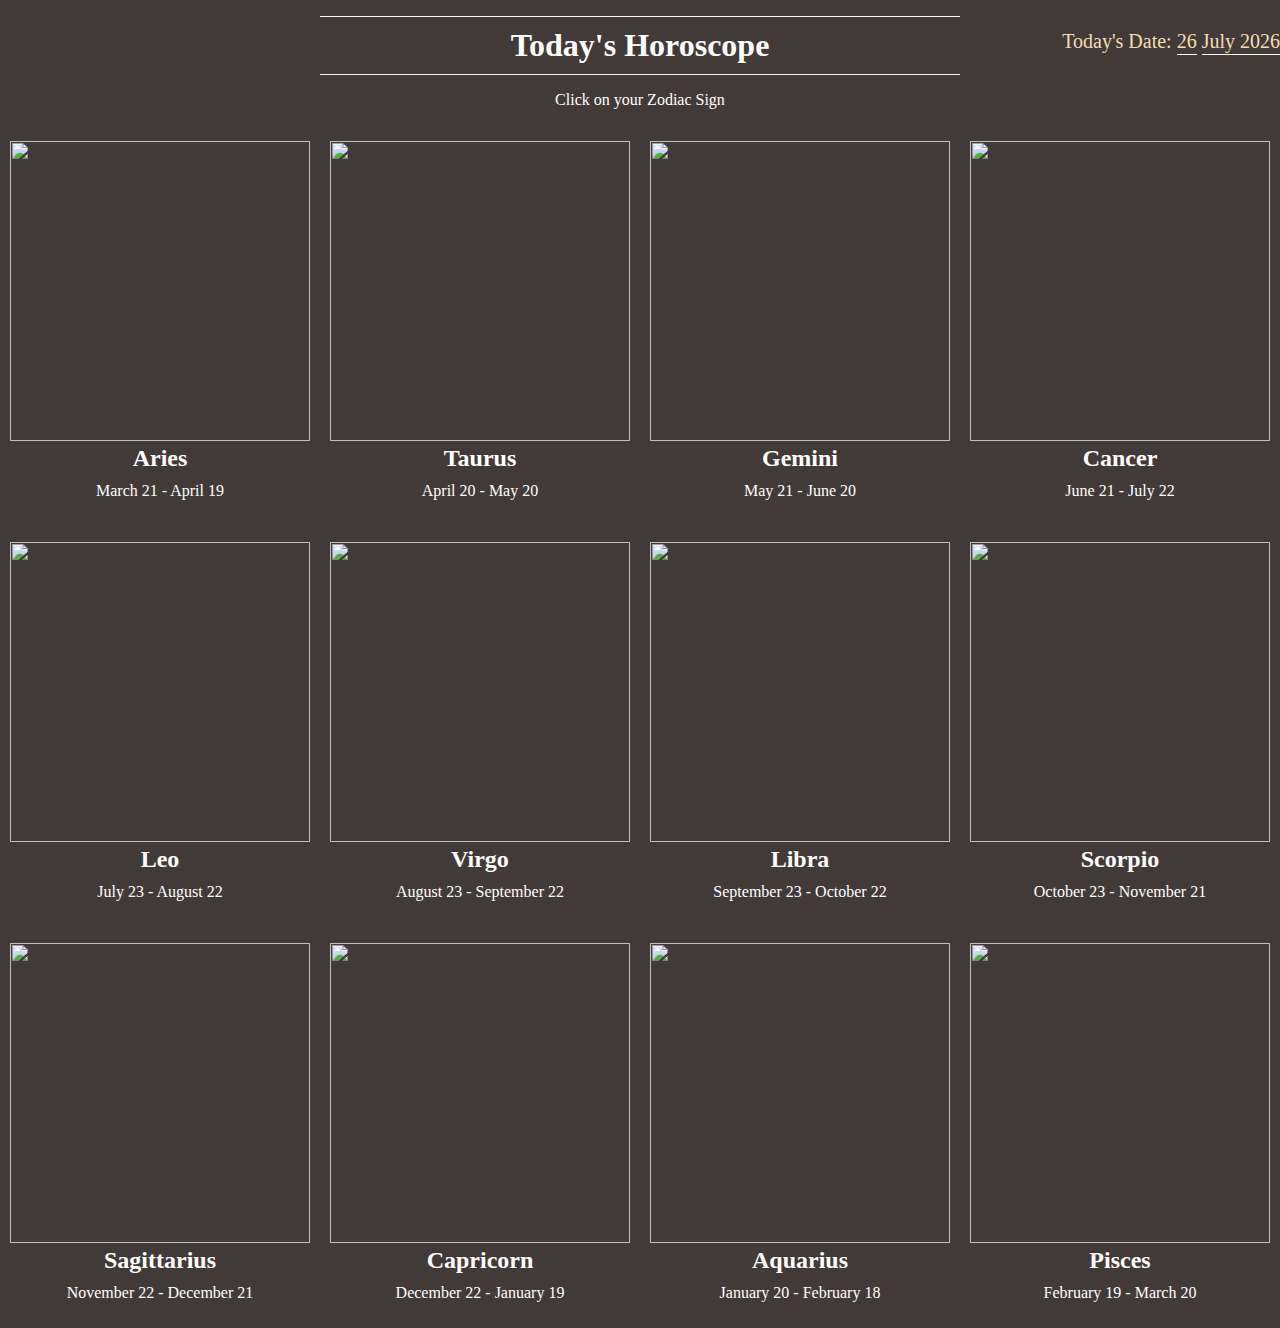
==== index.html @ ce767b71 "Add files via upload" ====
<!DOCTYPE html>
<html lang="en">
<head>
    <meta charset="UTF-8">
    <meta name="viewport" content="width=device-width, initial-scale=1.0">
    <title>Know your Horoscope</title>
    <link rel="stylesheet" href="style.css">
</head>
<body>
<div class="container">
    <div class="first">
        <div class="heading">
            <h1>Today's Horoscope</h1>
        </div>
        <div class="date">
            <p>Today's Date:
                <span id="date-day"></span>
                <span id="date-month-year"></span>
            </p>
        </div>
    </div>
    <div class="para">
        <p>Click on your Zodiac Sign</p>
    </div>
    <div class="hero-section">
        <div class="zodiac">
            <div id="aries" class="zodiac-sign">
                <img src="zodiac-images/aries.png" alt="">
                <h2>Aries</h2>
                <p>March 21 - April 19</p>
            </div>
            <div id="taurus" class="zodiac-sign">
                <img src="zodiac-images/taurus.png" alt="">
                <h2>Taurus</h2>
                <p>April 20 - May 20</p>
            </div>
            <div id="gemini" class="zodiac-sign">
                <img src="zodiac-images/gemini.png" alt="">
                <h2>Gemini</h2>
                <p>May 21 - June 20</p>
            </div>
            <div id="cancer" class="zodiac-sign">
                <img src="zodiac-images/cancer.png" alt="">
                <h2>Cancer</h2>
                <p>June 21 - July 22</p>
            </div>
        </div>
        <div class="zodiac-two">
            <div id="leo" class="zodiac-sign">
                <img src="zodiac-images/leo.png" alt="">
                <h2>Leo</h2>
                <p>July 23 - August 22</p>
            </div>
            <div id="virgo" class="zodiac-sign">
                <img src="zodiac-images/virgo.png" alt="">
                <h2>Virgo</h2>
                <p>August 23 - September 22</p>
            </div>
            <div id="libra" class="zodiac-sign">
                <img src="zodiac-images/libra.png" alt="">
                <h2>Libra</h2>
                <p>September 23 - October 22</p>
            </div>
            <div id="scorpio" class="zodiac-sign">
                <img src="zodiac-images/scorpio.png" alt="">
                <h2>Scorpio</h2>
                <p>October 23 - November 21</p>
            </div>
        </div>
        <div class="zodiac-three">
            <div id="sagittarius" class="zodiac-sign">
                <img src="zodiac-images/sagittarius.png" alt="">
                <h2>Sagittarius</h2>
                <p>November 22 - December 21</p>
            </div>
            <div id="capricorn" class="zodiac-sign">
                <img src="zodiac-images/capricron.png" alt="">
                <h2>Capricorn</h2>
                <p>December 22 - January 19</p>
            </div>
            <div id="aquarius" class="zodiac-sign">
                <img src="zodiac-images/aquarius.png" alt="">
                <h2>Aquarius</h2>
                <p>January 20 - February 18</p>
            </div>
            <div id="pisces" class="zodiac-sign">
                <img src="zodiac-images/pisces.png" alt="">
                <h2>Pisces</h2>
                <p>February 19 - March 20</p>
            </div>
        </div>
    </div>
    <div id="horoscope-text" class="para"></div>
</div>

<script src="script.js"></script>
</body>
</html>
---- style.css ----
* {
    padding: 0;
    margin: 0;
    box-sizing: border-box;
}

body {
    background-color: #423A38;
    min-height: 100vh;
}

.container {
    height: 100%;
    width: 100%;
    background-color: #423A38;
}

.first {
    display: flex;
    justify-content: center;
}

.date {
    position: absolute;
    right: 0;
    top: 30px;
    color: wheat;
}

.date p {
    font-size: 20px;
}

.date span {
    border-bottom: 1px solid white;
    padding-bottom: 2px;
}

.heading {
    text-align: center;
    border-top: 1px solid whitesmoke;
    border-bottom: 1px solid whitesmoke;
    margin-top: 1rem;
    width: 50%;
    color: white;
    padding: 10px;
}

.para {
    color: white;
    text-align: center;
    margin-top: 1rem;
}

.zodiac,
.zodiac-two,
.zodiac-three {
    display: flex;
    justify-content: center;
    text-align: center;
    margin-top: 2rem;
}

.zodiac .zodiac-sign img,
.zodiac-two .zodiac-sign img,
.zodiac-three .zodiac-sign img {
    height: 300px;
    width: 300px;
    object-fit: contain;
    cursor: pointer;
}

.zodiac-sign h2 {
    color: white;
    text-align: center;
  
}
.zodiac-sign p{
    padding: 10px;
    color: white;
}

.zodiac-sign {
    margin: 0 10px;
}
.detail-page {
    text-align: center;
}

.detail-page img {
    height: 500px;
    width: 500px;
    object-fit: contain;
}

#horoscope-text {
    color: white;
}
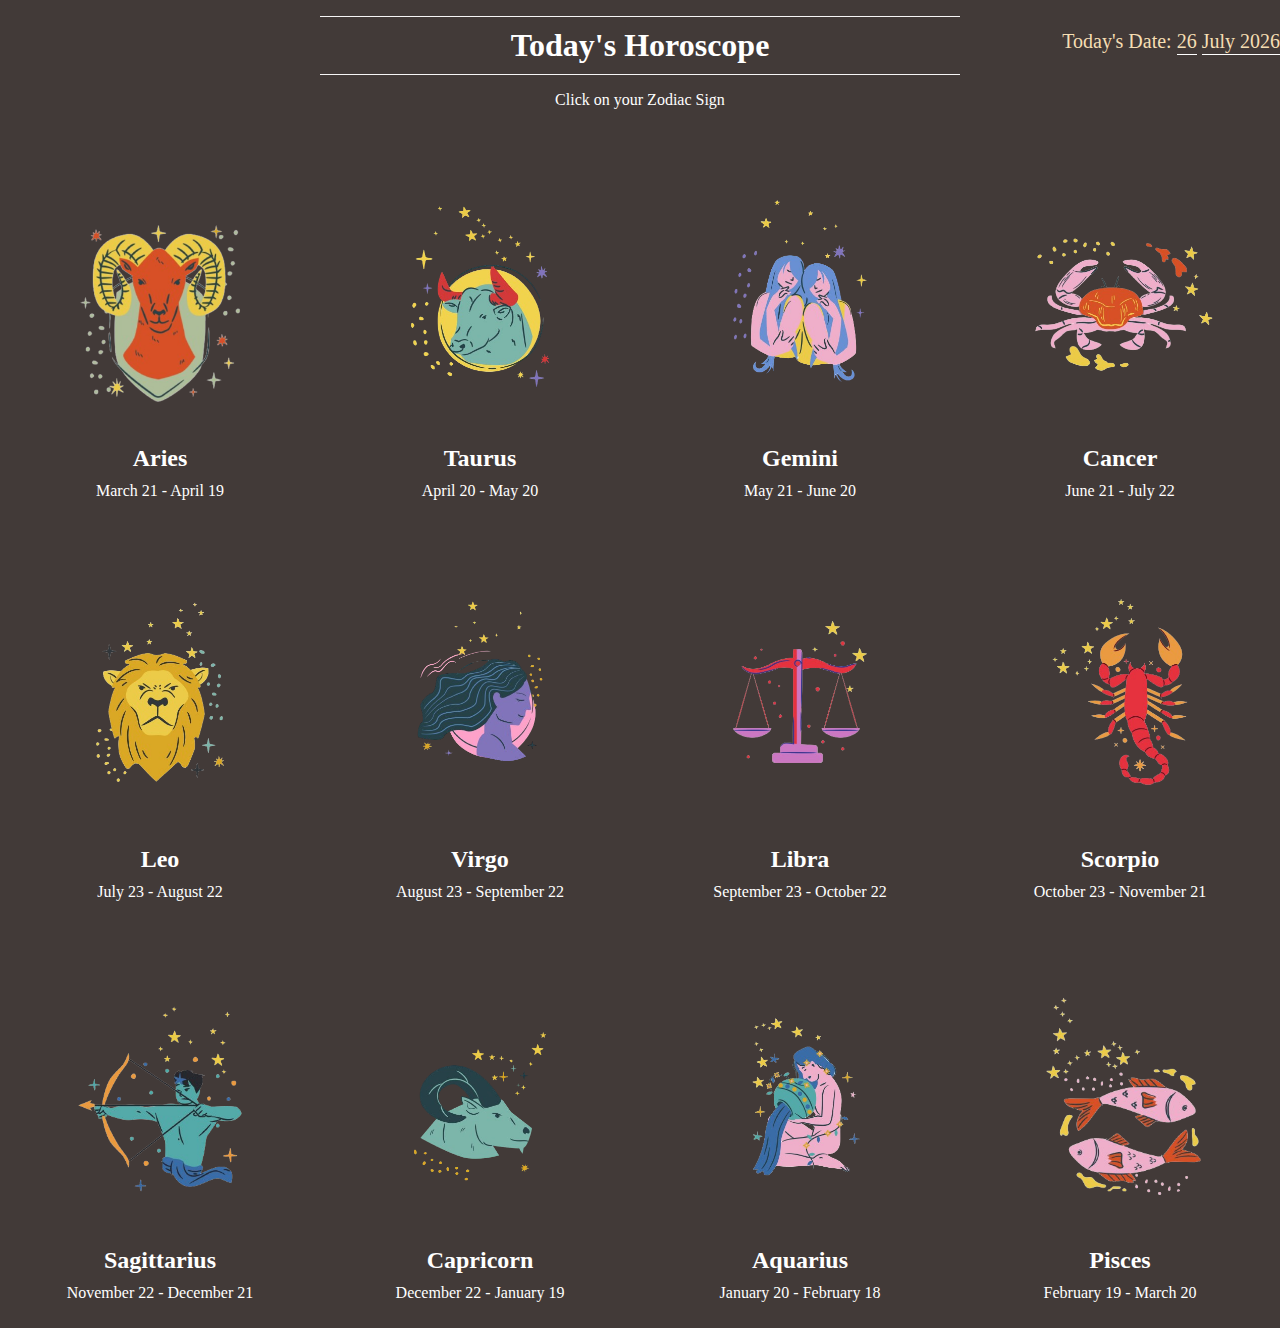
==== commit 1fe607e8: "Update index.html" ====
--- a/index.html
+++ b/index.html
@@ -25,66 +25,66 @@
     <div class="hero-section">
         <div class="zodiac">
             <div id="aries" class="zodiac-sign">
-                <img src="zodiac-images/aries.png" alt="">
+                <img src="aries.png" alt="">
                 <h2>Aries</h2>
                 <p>March 21 - April 19</p>
             </div>
             <div id="taurus" class="zodiac-sign">
-                <img src="zodiac-images/taurus.png" alt="">
+                <img src="taurus.png" alt="">
                 <h2>Taurus</h2>
                 <p>April 20 - May 20</p>
             </div>
             <div id="gemini" class="zodiac-sign">
-                <img src="zodiac-images/gemini.png" alt="">
+                <img src="gemini.png" alt="">
                 <h2>Gemini</h2>
                 <p>May 21 - June 20</p>
             </div>
             <div id="cancer" class="zodiac-sign">
-                <img src="zodiac-images/cancer.png" alt="">
+                <img src="cancer.png" alt="">
                 <h2>Cancer</h2>
                 <p>June 21 - July 22</p>
             </div>
         </div>
         <div class="zodiac-two">
             <div id="leo" class="zodiac-sign">
-                <img src="zodiac-images/leo.png" alt="">
+                <img src="leo.png" alt="">
                 <h2>Leo</h2>
                 <p>July 23 - August 22</p>
             </div>
             <div id="virgo" class="zodiac-sign">
-                <img src="zodiac-images/virgo.png" alt="">
+                <img src="virgo.png" alt="">
                 <h2>Virgo</h2>
                 <p>August 23 - September 22</p>
             </div>
             <div id="libra" class="zodiac-sign">
-                <img src="zodiac-images/libra.png" alt="">
+                <img src="libra.png" alt="">
                 <h2>Libra</h2>
                 <p>September 23 - October 22</p>
             </div>
             <div id="scorpio" class="zodiac-sign">
-                <img src="zodiac-images/scorpio.png" alt="">
+                <img src="scorpio.png" alt="">
                 <h2>Scorpio</h2>
                 <p>October 23 - November 21</p>
             </div>
         </div>
         <div class="zodiac-three">
             <div id="sagittarius" class="zodiac-sign">
-                <img src="zodiac-images/sagittarius.png" alt="">
+                <img src="sagittarius.png" alt="">
                 <h2>Sagittarius</h2>
                 <p>November 22 - December 21</p>
             </div>
             <div id="capricorn" class="zodiac-sign">
-                <img src="zodiac-images/capricron.png" alt="">
+                <img src="capricron.png" alt="">
                 <h2>Capricorn</h2>
                 <p>December 22 - January 19</p>
             </div>
             <div id="aquarius" class="zodiac-sign">
-                <img src="zodiac-images/aquarius.png" alt="">
+                <img src="aquarius.png" alt="">
                 <h2>Aquarius</h2>
                 <p>January 20 - February 18</p>
             </div>
             <div id="pisces" class="zodiac-sign">
-                <img src="zodiac-images/pisces.png" alt="">
+                <img src="pisces.png" alt="">
                 <h2>Pisces</h2>
                 <p>February 19 - March 20</p>
             </div>
